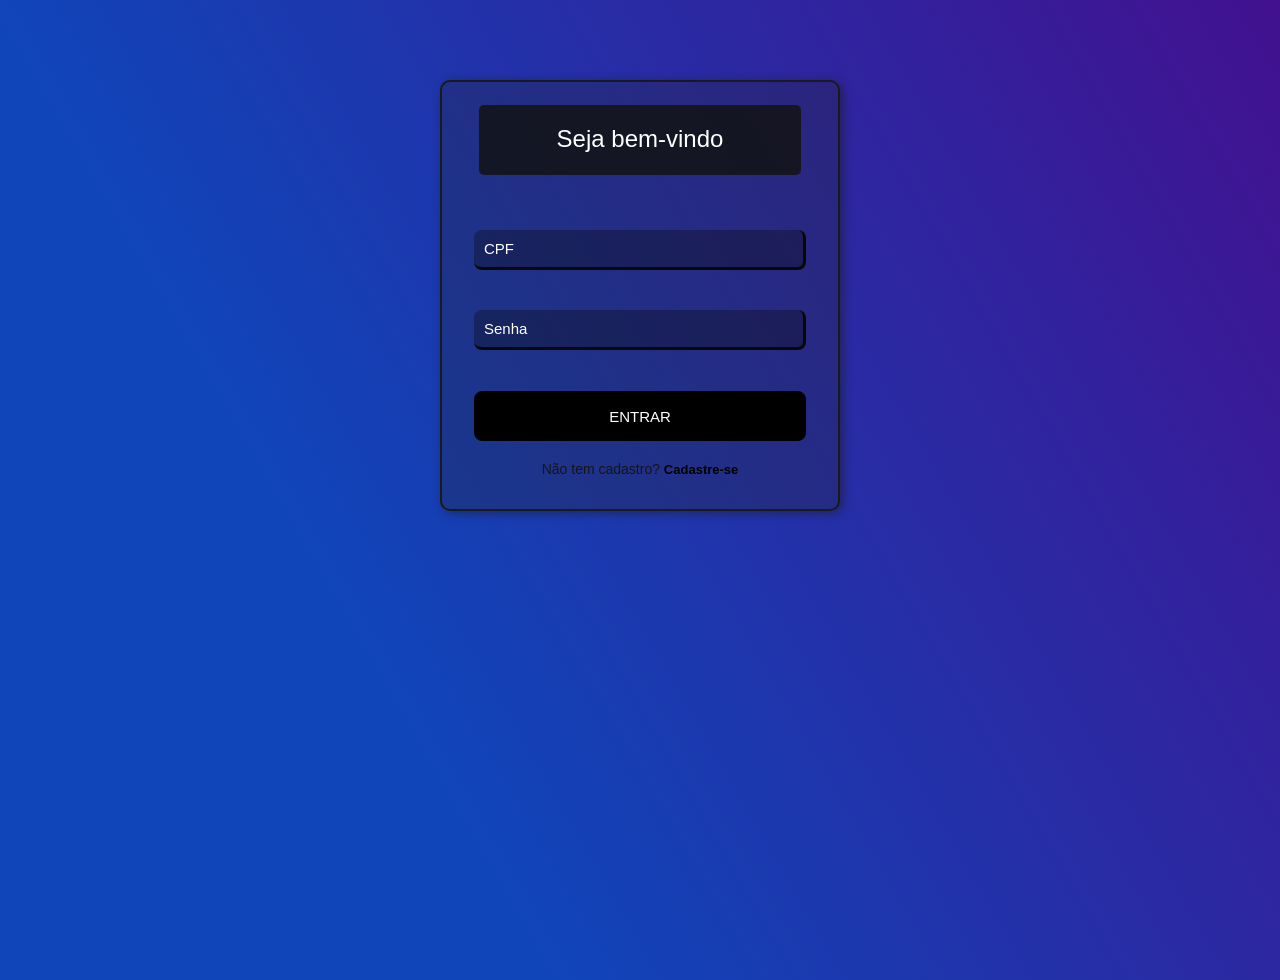
==== index.html @ 36e5f4ae "." ====
<!DOCTYPE html>
<html lang="pt-BR">
<head>
    <meta charset="UTF-8">
    <meta name="viewport" content="width=device-width, initial-scale=1.0">
    <link rel="preconnect" href="https://fonts.googleapis.com">
    <link rel="preconnect" href="https://fonts.gstatic.com" crossorigin>
    <link href="https://fonts.googleapis.com/css2?family=Poppins:ital,wght@0,200;0,400;0,500;1,400&display=swap" rel="stylesheet">
    <link rel="stylesheet" href="login.css">
    <title>Login</title>
</head>
<body>
    <style>
        
    </style>
    <div class="container">
        <header class="cabecalho">
            <h2 class="bemvindo">Seja bem-vindo</h2>
        </header>
        <div class="central-box">
            <form action="">

                <input type="text" class="cpf" placeholder="CPF" id ="cpfLogin">
                
                <input type="password" class="senha" name="senha" id="senha" placeholder="Senha">

                <button type="submit" id="Botao-login"><a href="./Inicio.html">Entrar</a> </button>
               
                <label for="cadastro">Não tem cadastro? <a class="cadastro" href="./Cadastro.html">Cadastre-se</a></label>
            </form>
        </div>
        
    </div>
</body>
</html>
---- login.css ----
* {
    box-sizing: border-box;
    font-family: Arial, sans-serif;
}
/*cores para a pagina

azul - #0884ff
branco -#ffffff
vermelho - #ff0f34
*/
body {
    /*
   background-color: rgb(9, 7, 7);
    */
    
    background: linear-gradient(60deg, #1045b9 30%, #3a078bf5);
    height: 100vh; 
    margin: 0; 
    overflow: hidden; 
  }
  
  @media only screen and (max-width: 600px) {
    body {
      height: 100vh;
    }
  }

.container {
    width: 80%;
    max-width: 400px;
    margin: 0 auto;
    margin-top: 5rem;
    background-color: rgba(36, 36, 36, 0.263);   
    padding: 32px;
    padding-top:20px ;
    border: 2px solid rgb(25, 26, 27);
    box-shadow: 3px 2px 10px rgba(29, 27, 27, 0.555);
    border-radius: 10px;
}

.cabecalho {
    background-color: rgba(18, 19, 19, 0.854);
    border: 2px solid rgba(25, 26, 27, 0.596);
    border-radius: 5px;
    display: flex;
    justify-content: center;
    align-items: center;
    height: 70px;
    margin: 5px;
    margin-top: 3px;
    padding: 10px;
    padding-bottom: 2px;
}

.bemvindo {
    text-align: center;
    display: flex;
    justify-content: center;
    align-items: center;
    color: #ffffff;
    font-size: 1.5rem;
    font-weight: 400;
    font-style: normal;
    margin-bottom: 20px;
    margin-top: 10px;
    }

form {
    display: flex;
    align-items: center;
    justify-content: center;
    flex-direction: column;
    margin: 0 auto;
    margin-top: 40px;
}

input {
    height: 40px;
    width: 100%;
    margin-bottom: 25px;
    margin-top: 15px;
    padding: 5px;
    background-color:rgba(8, 8, 8, 0.324);
    border: 3px solid rgb(8, 8, 8);
    border-radius: 8px;
    border-top: none;
    border-left: none;
    outline: none;
    color: #ffffff;
    font-size: 14px;

}

input::placeholder {
    color: #ffffff;
    font-size: 15px;
    font-weight: normal;
    padding: 5px;
}

button {
    height: 50px;
    width: 100%;
    margin-top: 1rem;
    background-color: rgb(0, 0, 0);
    color: #ffffff;
    font-size: 15px;
    text-align: center;
    text-decoration: none;
    text-transform: uppercase;
    border: 1px solid black;
    border-radius: 8px;
    cursor: pointer;
}

button:hover {
  background-color: #252626;

}

label{
    font-size: 14px;
    margin-top: 20px;
    color: rgb(21, 21, 21);
}

.cadastro{
    outline: none;
    text-decoration: none;
    color: rgb(0, 0, 0);
    font-size: 13px;
    font-weight: bold;
}

@media screen and (max-width: 600px) {
    .container {
        width: 90%;
        margin-top: 8rem;
    }

    .cabecalho {
        height: 60px;
        font-size: 0.8rem;
    }

    .bemvindo {
        font-size: 1.2rem;
    }

    form {
        height: auto;
    }

    input {
        height: 40px;
        margin-bottom: 15px;
    }

    button {
        height: 40px;
    }
}

a{
    color: #ffffff;
    text-decoration: none;
}
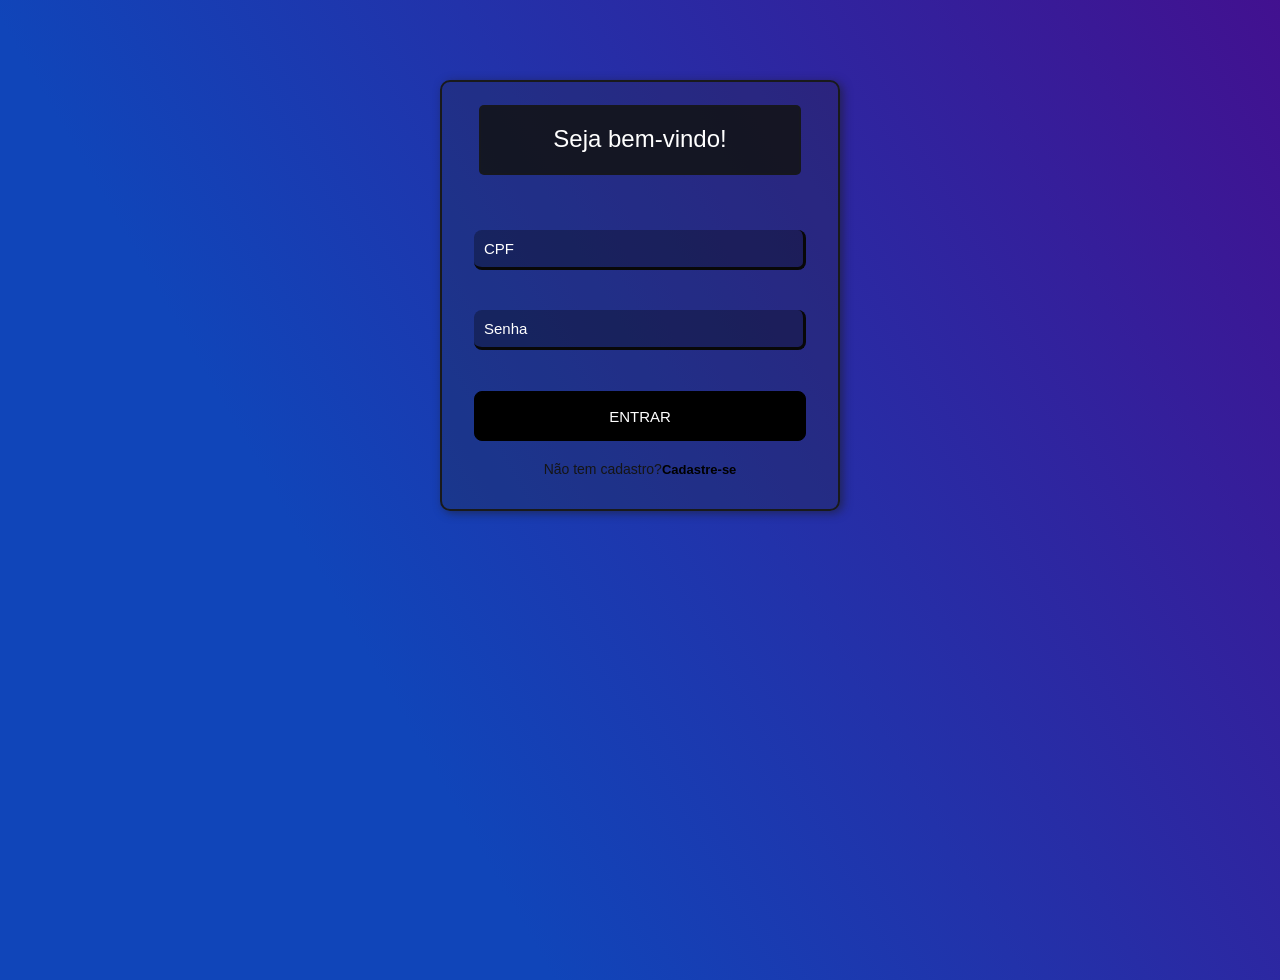
==== commit bf11f0f9: "." ====
--- a/index.html
+++ b/index.html
@@ -6,7 +6,7 @@
     <link rel="preconnect" href="https://fonts.googleapis.com">
     <link rel="preconnect" href="https://fonts.gstatic.com" crossorigin>
     <link href="https://fonts.googleapis.com/css2?family=Poppins:ital,wght@0,200;0,400;0,500;1,400&display=swap" rel="stylesheet">
-    <link rel="stylesheet" href="login.css">
+    <link rel="stylesheet" href="index.css">
     <title>Login</title>
 </head>
 <body>
@@ -15,7 +15,7 @@
     </style>
     <div class="container">
         <header class="cabecalho">
-            <h2 class="bemvindo">Seja bem-vindo</h2>
+            <h2 class="bemvindo">Seja bem-vindo!</h2>
         </header>
         <div class="central-box">
             <form action="">
@@ -24,9 +24,9 @@
                 
                 <input type="password" class="senha" name="senha" id="senha" placeholder="Senha">
 
-                <button type="submit" id="Botao-login"><a href="./Inicio.html">Entrar</a> </button>
+                <button type="submit" id="Botao-login"><a href="Inicio.html">Entrar</a> </button>
                
-                <label for="cadastro">Não tem cadastro? <a class="cadastro" href="./Cadastro.html">Cadastre-se</a></label>
+                <label for="cadastro">Não tem cadastro?<a class="cadastro" href="Cadastro.html">Cadastre-se</a></label>
             </form>
         </div>
         
--- a/index.css
+++ b/index.css
@@ -0,0 +1,167 @@
+* {
+    box-sizing: border-box;
+    font-family: Arial, sans-serif;
+}
+/*cores para a pagina
+
+azul - #0884ff
+branco -#ffffff
+vermelho - #ff0f34
+*/
+body {
+    /*
+   background-color: rgb(9, 7, 7);
+    */
+    
+    background: linear-gradient(60deg, #1045b9 30%, #3a078bf5);
+    height: 100vh; 
+    margin: 0; 
+    overflow: hidden; 
+  }
+  
+  @media only screen and (max-width: 600px) {
+    body {
+      height: 100vh;
+    }
+  }
+
+.container {
+    width: 80%;
+    max-width: 400px;
+    margin: 0 auto;
+    margin-top: 5rem;
+    background-color: rgba(36, 36, 36, 0.263);   
+    padding: 32px;
+    padding-top:20px ;
+    border: 2px solid rgb(25, 26, 27);
+    box-shadow: 3px 2px 10px rgba(29, 27, 27, 0.555);
+    border-radius: 10px;
+}
+
+.cabecalho {
+    background-color: rgba(18, 19, 19, 0.854);
+    border: 2px solid rgba(25, 26, 27, 0.596);
+    border-radius: 5px;
+    display: flex;
+    justify-content: center;
+    align-items: center;
+    height: 70px;
+    margin: 5px;
+    margin-top: 3px;
+    padding: 10px;
+    padding-bottom: 2px;
+}
+
+.bemvindo {
+    text-align: center;
+    display: flex;
+    justify-content: center;
+    align-items: center;
+    color: #ffffff;
+    font-size: 1.5rem;
+    font-weight: 400;
+    font-style: normal;
+    margin-bottom: 20px;
+    margin-top: 10px;
+    }
+
+form {
+    display: flex;
+    align-items: center;
+    justify-content: center;
+    flex-direction: column;
+    margin: 0 auto;
+    margin-top: 40px;
+}
+
+input {
+    height: 40px;
+    width: 100%;
+    margin-bottom: 25px;
+    margin-top: 15px;
+    padding: 5px;
+    background-color:rgba(8, 8, 8, 0.324);
+    border: 3px solid rgb(8, 8, 8);
+    border-radius: 8px;
+    border-top: none;
+    border-left: none;
+    outline: none;
+    color: #ffffff;
+    font-size: 14px;
+
+}
+
+input::placeholder {
+    color: #ffffff;
+    font-size: 15px;
+    font-weight: normal;
+    padding: 5px;
+}
+
+button {
+    height: 50px;
+    width: 100%;
+    margin-top: 1rem;
+    background-color: rgb(0, 0, 0);
+    color: #ffffff;
+    font-size: 15px;
+    text-align: center;
+    text-decoration: none;
+    text-transform: uppercase;
+    border: 1px solid black;
+    border-radius: 8px;
+    cursor: pointer;
+}
+
+button:hover {
+  background-color: #252626;
+
+}
+
+label{
+    font-size: 14px;
+    margin-top: 20px;
+    color: rgb(21, 21, 21);
+}
+
+.cadastro{
+    outline: none;
+    text-decoration: none;
+    color: rgb(0, 0, 0);
+    font-size: 13px;
+    font-weight: bold;
+}
+
+@media screen and (max-width: 600px) {
+    .container {
+        width: 90%;
+        margin-top: 8rem;
+    }
+
+    .cabecalho {
+        height: 60px;
+        font-size: 0.8rem;
+    }
+
+    .bemvindo {
+        font-size: 1.2rem;
+    }
+
+    form {
+        height: auto;
+    }
+
+    input {
+        height: 40px;
+        margin-bottom: 15px;
+    }
+
+    button {
+        height: 40px;
+    }
+}
+
+a{
+    color: #ffffff;
+    text-decoration: none;
+}
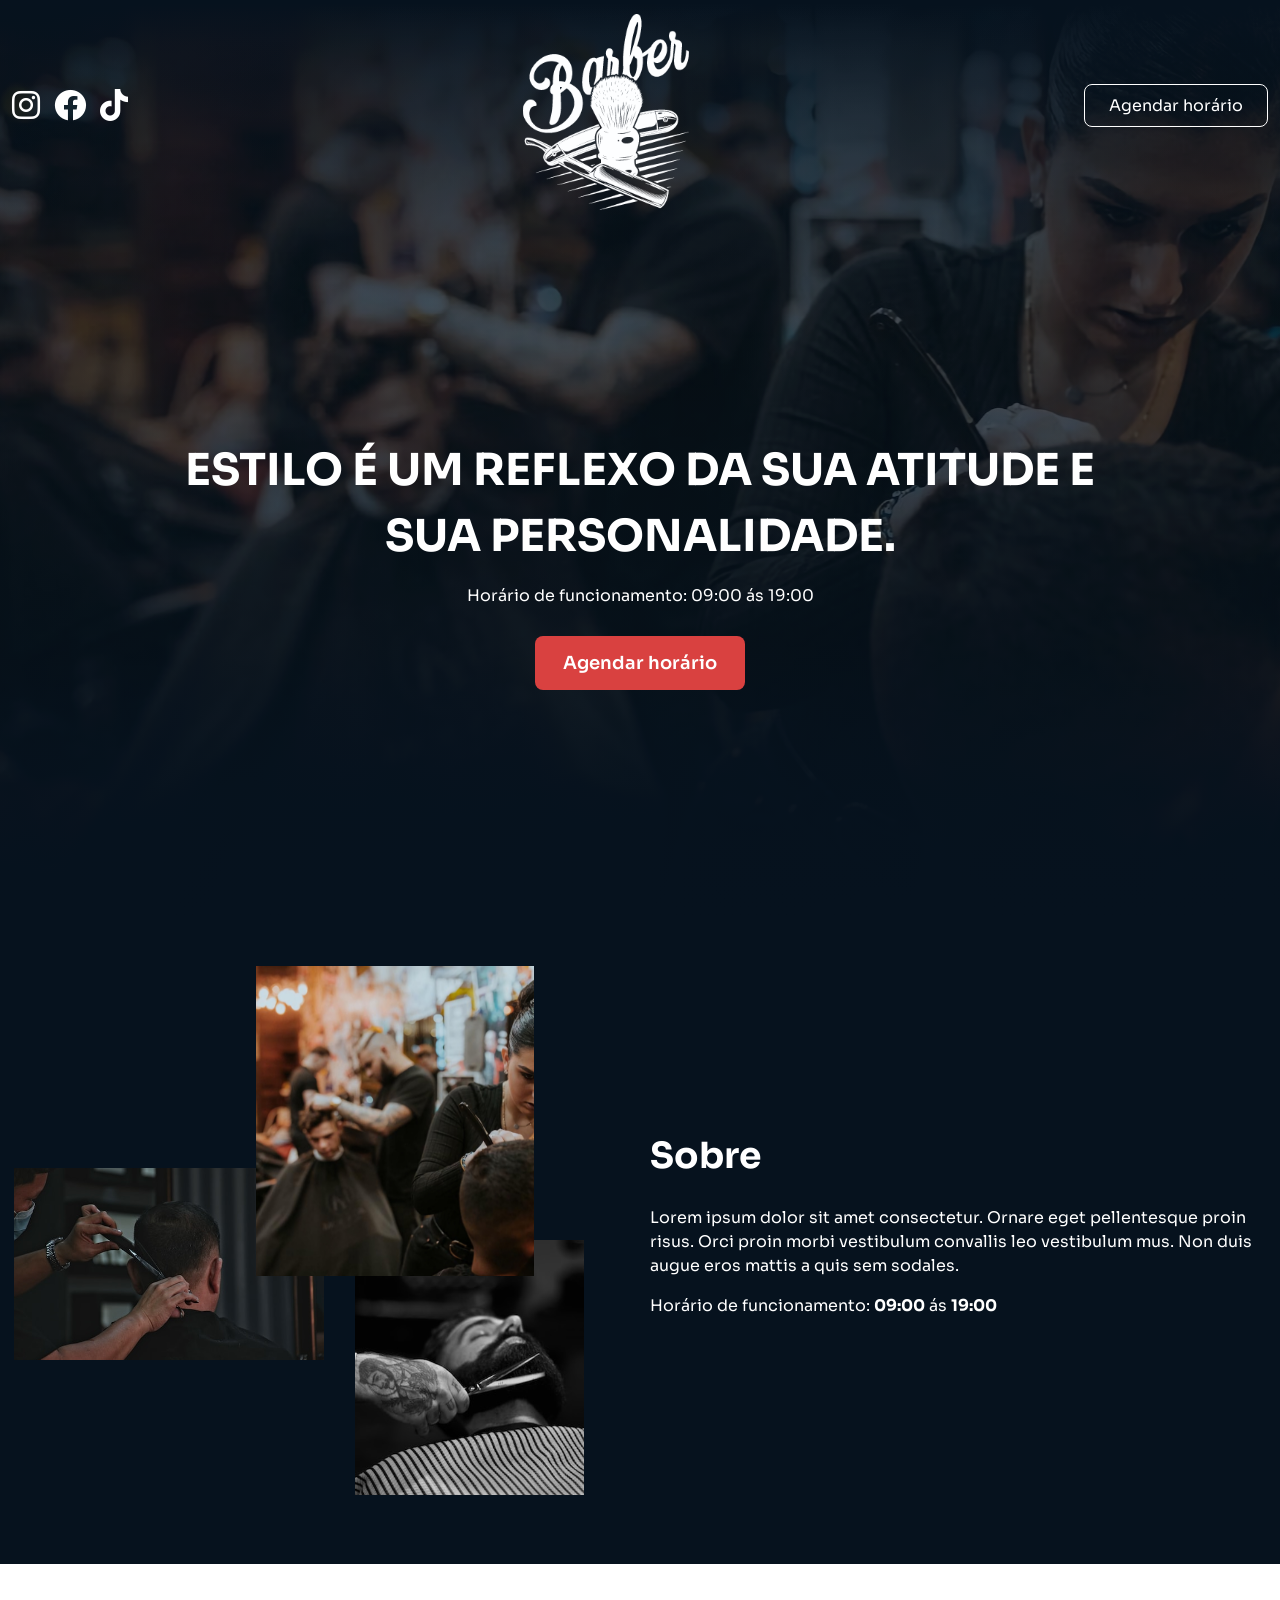
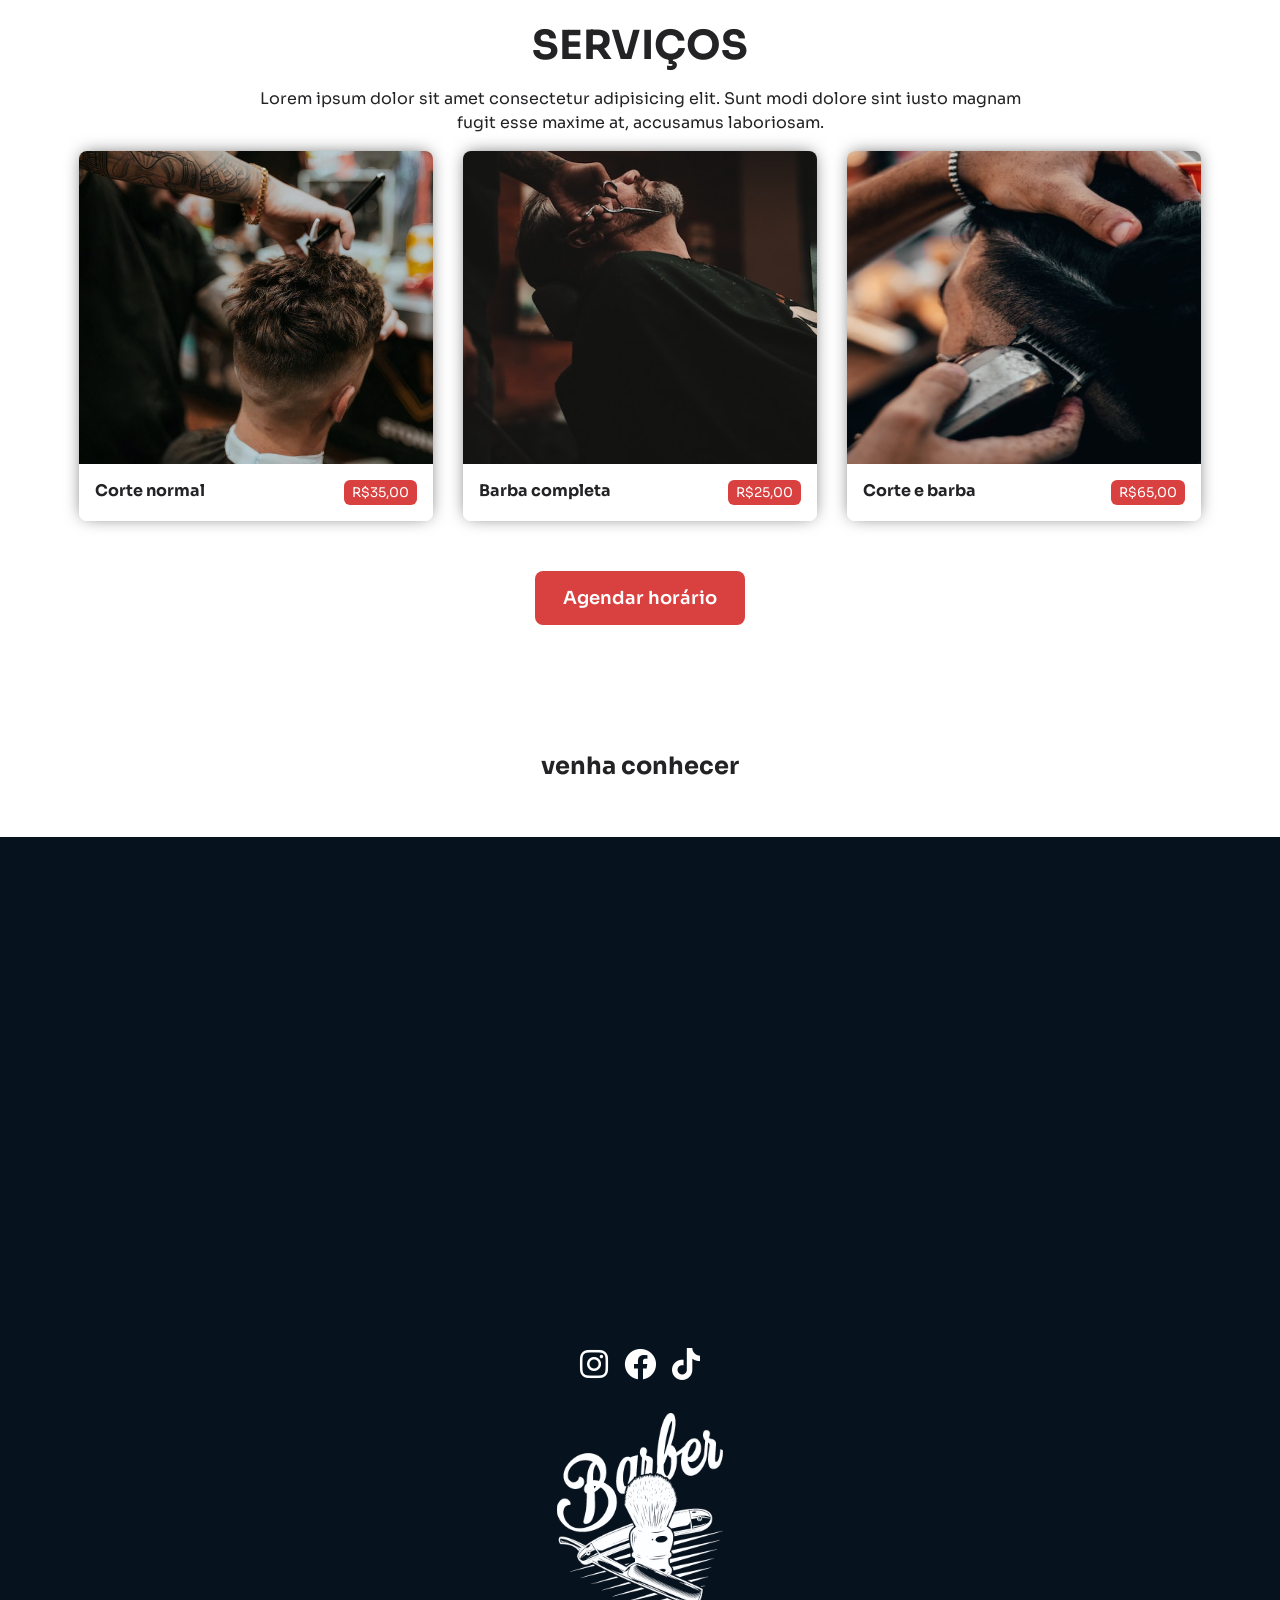
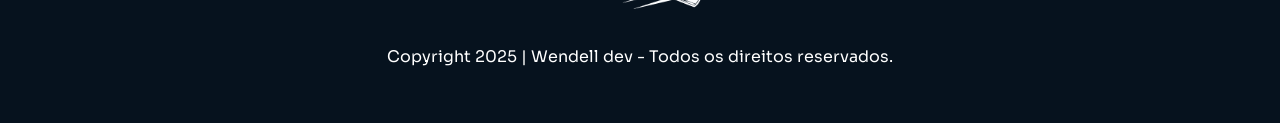
==== commit e3a25a58: "inicial" ====
--- a/index.html
+++ b/index.html
@@ -1,35 +1,169 @@
 <!DOCTYPE html>
-<html lang="pt-BR">
+<html lang="pt-br">
+
 <head>
     <meta charset="UTF-8">
     <meta name="viewport" content="width=device-width, initial-scale=1.0">
-    <link rel="preconnect" href="https://fonts.googleapis.com">
-    <link rel="preconnect" href="https://fonts.gstatic.com" crossorigin>
-    <link href="https://fonts.googleapis.com/css2?family=Poppins:ital,wght@0,200;0,400;0,500;1,400&display=swap" rel="stylesheet">
-    <link rel="stylesheet" href="index.css">
-    <title>Login</title>
+
+    <link href="https://unpkg.com/aos@2.3.1/dist/aos.css" rel="stylesheet">
+
+    <link rel="preconnect" href="https://fonts.googleapis.com" />
+    <link rel="preconnect" href="https://fonts.gstatic.com" crossorigin />
+    <link href="https://fonts.googleapis.com/css2?family=Sora:wght@100..800&display=swap" rel="stylesheet" />
+
+    <link rel="stylesheet" href="https://cdnjs.cloudflare.com/ajax/libs/font-awesome/6.0.0-beta3/css/all.min.css"
+        integrity="sha512-Fo3rlrZj/k7ujTnHg4CGR2D7kSs0v4LLanw2qksYuRlEzO+tcaEPQogQ0KaoGN26/zrn20ImR1DfuLWnOo7aBA=="
+        crossorigin="anonymous" referrerpolicy="no-referrer" />
+
+    <link rel="stylesheet" href="style.css">
+
+    <script src="https://unpkg.com/aos@2.3.1/dist/aos.js"></script>
+
+    <!-- logo da barbearia -->
+    <link rel="shortcut icon" href="assets/logo.svg" type="image/x-icon">
+
+    <title>Barberia</title>
 </head>
+
 <body>
-    <style>
-        
-    </style>
-    <div class="container">
-        <header class="cabecalho">
-            <h2 class="bemvindo">Seja bem-vindo!</h2>
+    <div class="bg-home">
+
+        <header>
+
+            <nav class="header-content container">
+                <div class="header-icons" data-aos="fade-down" data-aos-delay="200">
+                    <a href="#">
+                        <i class="fa-brands fa-instagram fa-2x"></i>
+                    </a>
+
+                    <a href="#">
+                        <i class="fa-brands fa-facebook fa-2x"></i>
+                    </a>
+
+                    <a href="#">
+                        <i class="fa-brands fa-tiktok fa-2x"></i>
+                    </a>
+                </div>
+
+                <div class="header-logo" data-aos="flip-up" data-aos-delay="200" data-aos-duration="2000" >
+                    <img src="assets/logo.svg" alt="Logo da barbearia" />
+                </div>
+
+                <div data-aos="fade-down" data-aos-delay="200">
+                    <a class="header-button" href="https://api.whatsapp.com/send?phone=5511000000000&text=Quero%20Fazer%20um%20agendamento!" target="_blank">
+                        Agendar horário
+                    </a>
+                </div>
+
+            </nav>
+
+            <main class="hero container" data-aos="fade-down" data-aos-delay="300" data-aos-duration="2000">
+                <h1>ESTILO É UM REFLEXO DA SUA ATITUDE E SUA PERSONALIDADE.</h1>
+                <p>Horário de funcionamento: 09:00 ás 19:00</p>
+                <a class="button-contato" target="_blank" href="https://api.whatsapp.com/send?phone=5511000000000&text=Quero%20Fazer%20um%20agendamento!">
+                    Agendar horário
+                </a>
+            </main>
+
         </header>
-        <div class="central-box">
-            <form action="">
+    </div>
 
-                <input type="text" class="cpf" placeholder="CPF" id ="cpfLogin">
-                
-                <input type="password" class="senha" name="senha" id="senha" placeholder="Senha">
+    <section class="sobre ">
+        <div class="container sobre-content">
+            <div data-aos="zoom-in-right" data-aos-delay="300" data-aos-duration="2000">
+                <img src="assets/images.svg" alt="imagem sobre a barbearia">
+            </div>
 
-                <button type="submit" id="Botao-login"><a href="Inicio.html">Entrar</a> </button>
-               
-                <label for="cadastro">Não tem cadastro?<a class="cadastro" href="Cadastro.html">Cadastre-se</a></label>
-            </form>
+            <div class="sobre-descricao" data-aos="fade-left" data-aos-delay="300" data-aos-duration="2000">
+                <h2>Sobre</h2>
+
+                <p>Lorem ipsum dolor sit amet consectetur. Ornare eget pellentesque proin risus. Orci proin morbi
+                    vestibulum convallis leo vestibulum mus. Non duis augue eros mattis a quis sem sodales.</p>
+
+                <p>Horário de funcionamento: <strong>09:00</strong> ás <strong>19:00</strong></p>
+            </div>
         </div>
-        
+    </section>
+
+    <section class="servicos">
+        <div class="servicos-content container">
+            <h2>Serviços</h2>
+            <p>Lorem ipsum dolor sit amet consectetur adipisicing elit. Sunt modi dolore sint iusto magnam fugit esse
+                maxime at, accusamus laboriosam.</p>
+        </div>
+
+        <section class="cortes-content">
+
+            <div class="corte" data-aos="fade-right" data-aos-delay="200" data-aos-duration="1500" >
+                <img src="assets/corte1.png" alt="Corte de cabelo">
+                <div class="corte-info">
+                    <strong>Corte normal</strong>
+                    <button>R$35,00</button>
+                </div>
+            </div>
+
+            <div class="corte" data-aos="fade-up" data-aos-delay="200" data-aos-duration="1500">
+                <img src="assets/corte2.png" alt="Barba">
+                <div class="corte-info">
+                    <strong>Barba completa</strong>
+                    <button>R$25,00</button>
+                </div>
+            </div>
+
+            <div class="corte" data-aos="fade-left" data-aos-delay="200" data-aos-duration="1500">
+                <img src="assets/corte3.png" alt="Corte e barba">
+                <div class="corte-info">
+                    <strong>Corte e barba</strong>
+                    <button>R$65,00</button>
+                </div>
+            </div>
+
+        </section>
+
+        <a class="button-contato" target="_blank" href="https://api.whatsapp.com/send?phone=5511000000000&text=Quero%20Fazer%20um%20agendamento!">
+            Agendar horário
+        </a>
+    </section>
+
+    <div class="servicos">
+        <h2>venha conhecer</h2>
     </div>
+
+    <iframe
+    width="100%"
+        src="https://www.google.com/maps/embed?pb=!1m18!1m12!1m3!1d3833.744493418023!2d-47.98685672394417!3d-16.078743330023066!2m3!1f0!2f0!3f0!3m2!1i1024!2i768!4f13.1!3m3!1m2!1s0x935986a04bc69287%3A0x2df62ecea2daede5!2sShopping%20Sul!5e0!3m2!1spt-BR!2sbr!4v1738617624754!5m2!1spt-BR!2sbr"
+        width="600" height="450" style="border:0;" allowfullscreen="" loading="lazy"
+        referrerpolicy="no-referrer-when-downgrade">
+    </iframe>
+
+    <footer class="footer">
+        <div class="footer-icones">
+            <a href="#">
+                <i class="fa-brands fa-instagram fa-2x"></i>
+            </a>
+
+            <a href="#">
+                <i class="fa-brands fa-facebook fa-2x"></i>
+            </a>
+
+            <a href="#">
+                <i class="fa-brands fa-tiktok fa-2x"></i>
+            </a>
+        </div>
+
+        <div >
+            <img src="assets/logo.svg" alt="logo barbearia">
+        </div>
+
+        <p>Copyright 2025 | Wendell dev - Todos os direitos reservados.</p>
+    </footer>
+
+    <a class="btn-wpp" href="https://api.whatsapp.com/send?phone=5511000000000&text=Quero%20Fazer%20um%20agendamento!" target="_blank" data-aos="zoom-in-up" data-aos-delay="500" data-aos-duration="2000">
+        <img src="assets/whatssapp.svg" alt="Botao do wpp">
+        <span class="tooltip-text">Agende seu horário</span>
+    </a>
+
+    <script src="script.js"></script>
 </body>
+
 </html>
--- a/style.css
+++ b/style.css
@@ -0,0 +1,375 @@
+* {
+  margin: 0;
+  padding: 0;
+  box-sizing: border-box;
+  outline: 0;
+}
+
+header {
+  width: 100%;
+}
+
+.header-content {
+  display: flex;
+  align-items: center;
+  justify-content: space-between;
+}
+
+i {
+  color: #ffffff;
+}
+
+.header-icons {
+  display: flex;
+  gap: 14px;
+}
+
+.header-icons a:hover i {
+  color: #d34040;
+  animation: translateY 0.8s infinite alternate;
+}
+
+@keyframes translateY {
+  from {
+    transform: translateY(0) scale(1);
+  }
+  to {
+    transform: translateY(-8px) scale(1.1);
+  }
+}
+.header-button {
+  border: 1px solid #ffffff;
+  padding: 10px 24px;
+  border-radius: 8px;
+  color: #ffffff;
+  background-color: transparent;
+  transition: background-color 0.5s;
+}
+
+.header-button:hover {
+  border: 1px solid #d34040;
+  background-color: #d34040;
+}
+
+.header-logo {
+  display: flex;
+  align-items: center;
+  justify-content: center;
+  margin-top: 14px;
+}
+
+@media screen and (max-width: 768px) {
+  .header-content {
+    width: 100%;
+    flex-direction: column;
+    align-items: center;
+    justify-content: center;
+  }
+  .header-content i {
+    margin-top: 16px;
+    font-size: 32px;
+  }
+  .header-logo img {
+    width: 160px;
+    margin-top: 45px;
+  }
+  .header-button {
+    display: none;
+  }
+}
+.container {
+  max-width: 1440px;
+  margin: 0 auto;
+  padding: 0 12px;
+}
+
+.bg-home {
+  position: relative;
+}
+
+.bg-home::before {
+  content: "";
+  display: block;
+  position: absolute;
+  background-image: linear-gradient(to bottom, rgba(6, 18, 30, 0.1), #06121e), url("../assets/bg.svg");
+  left: 0;
+  top: 0;
+  width: 100%;
+  height: 100%;
+  z-index: -1;
+  background-size: cover;
+  background-repeat: no-repeat;
+  background-position: 50% 0;
+  opacity: 0.9;
+}
+
+.hero {
+  color: #ffffff;
+  min-height: 80vh;
+  display: flex;
+  flex-direction: column;
+  align-items: center;
+  justify-content: center;
+  padding: 15px;
+}
+.hero h1 {
+  text-align: center;
+  line-height: 150%;
+  max-width: 940px;
+  font-size: 44px;
+}
+.hero p {
+  text-align: center;
+  margin: 16px 0;
+}
+
+.button-contato {
+  padding: 16px 28px;
+  color: #ffffff;
+  background-color: #d94140;
+  border: 0;
+  border-radius: 8px;
+  font-size: 18px;
+  font-weight: 600;
+  margin: 14px 0;
+}
+
+.button-contato:hover {
+  animation: scaleButton 0.6s alternate infinite;
+}
+
+@keyframes scaleButton {
+  from {
+    tranform: scale(1);
+  }
+  to {
+    transform: scale(1.09);
+  }
+}
+@media screen and (max-width: 768px) {
+  .hero {
+    min-height: 60vh;
+  }
+  .hero h1 {
+    font-size: 32px;
+    padding: 0 14px;
+    width: 100%;
+  }
+  .hero p {
+    font-size: 14px;
+  }
+}
+@media screen and (max-width: 480px) {
+  .hero h1 {
+    font-size: 24px;
+  }
+  .hero p {
+    font-size: 14px;
+  }
+}
+.sobre {
+  background-color: #06121e;
+  overflow: hidden;
+  color: #ffffff;
+}
+
+.sobre-content {
+  display: flex;
+  align-items: center;
+  justify-content: center;
+  gap: 20px;
+  padding: 36px 14px 64px 14px;
+}
+.sobre-content img {
+  max-width: 570px;
+}
+
+.sobre-content div {
+  flex: 1;
+}
+
+.sobre-descricao h2 {
+  font-size: 36px;
+  margin-bottom: 28px;
+}
+.sobre-descricao p {
+  margin-bottom: 16px;
+  line-height: 150%;
+}
+
+@media screen and (max-width: 768px) {
+  .sobre-content {
+    flex-direction: column;
+  }
+}
+.servicos {
+  background-color: #ffffff;
+  color: #232224;
+  display: flex;
+  flex-direction: column;
+  align-items: center;
+  justify-content: center;
+  padding: 56px 16px;
+}
+
+.servicos-content h2 {
+  text-transform: uppercase;
+  text-align: center;
+  font-size: 40px;
+  margin-bottom: 16px;
+}
+
+.servicos-content p {
+  line-height: 150%;
+  margin-bottom: 16px;
+  text-align: center;
+  max-width: 790px;
+}
+
+.cortes-content {
+  display: flex;
+  justify-content: center;
+  align-items: center;
+  gap: 30px;
+  padding: 0 46px 36px 46px;
+}
+
+.corte {
+  flex: 1;
+  display: flex;
+  flex-direction: column;
+  background-color: #ffffff;
+  border-radius: 8px;
+  box-shadow: 0 -1px 17px -4px rgba(0, 0, 0, 0.663);
+  overflow: hidden;
+}
+.corte img {
+  width: 100%;
+  max-width: 354px;
+  transition: transform 0.5s ease;
+}
+
+.corte img:hover {
+  transform: scale(1.2);
+  z-index: 1;
+}
+
+.corte-info {
+  width: 100%;
+  display: flex;
+  justify-content: space-between;
+  padding: 16px;
+  background-color: #ffffff;
+  z-index: 1;
+}
+
+.corte-info button {
+  color: #ffffff;
+  background-color: #d94140;
+  padding: 4px 8px;
+  border: 0;
+  border-radius: 6px;
+  cursor: default;
+}
+
+@media screen and (max-width: 768px) {
+  .cortes-content {
+    flex-direction: column;
+  }
+  .cortes img {
+    max-width: 740px;
+  }
+}
+.footer {
+  display: flex;
+  flex-direction: column;
+  align-items: center;
+  justify-content: center;
+  padding: 56px 0;
+  gap: 32px;
+  color: #ffffff;
+}
+
+.footer-icones {
+  display: flex;
+  gap: 16px;
+  color: #ffffff;
+}
+
+.footer-icones a:hover i {
+  color: #d34040;
+  animation: translateY 0.8s infinite alternate;
+}
+
+@keyframes translateY {
+  from {
+    transform: translateY(0) scale(1);
+  }
+  to {
+    transform: translateY(-8px) scale(1.1);
+  }
+}
+.btn-wpp {
+  position: fixed;
+  bottom: 28px;
+  right: 22px;
+  z-index: 2;
+}
+.btn-wpp img {
+  max-width: 74px;
+  transition: transform 0.5s ease;
+}
+.btn-wpp img:hover {
+  transform: scale(1.1);
+}
+
+.btn-wpp .tooltip-text {
+  visibility: hidden;
+  position: absolute;
+  width: 120px;
+  top: 10px;
+  left: -150px;
+  background-color: #232224;
+  color: #ffffff;
+  padding: 6px;
+  border-radius: 10px;
+  text-align: center;
+  opacity: 0;
+  transition: opacity 0.6s;
+}
+
+.btn-wpp:hover .tooltip-text {
+  visibility: visible;
+  opacity: 1;
+}
+
+@media screen and (max-width: 768px) {
+  .btn-wpp img {
+    max-width: 48px;
+  }
+}
+body {
+  font-family: "sora", sans-serif;
+  width: 100%;
+  height: 100vh;
+  position: relative;
+  background-color: #06121e;
+}
+
+button {
+  font-family: "sora", sans-serif;
+  cursor: pointer;
+}
+
+svg {
+  width: 100%;
+}
+
+img {
+  width: 100%;
+}
+
+a {
+  cursor: pointer;
+  text-decoration: none;
+}/*# sourceMappingURL=style.css.map */
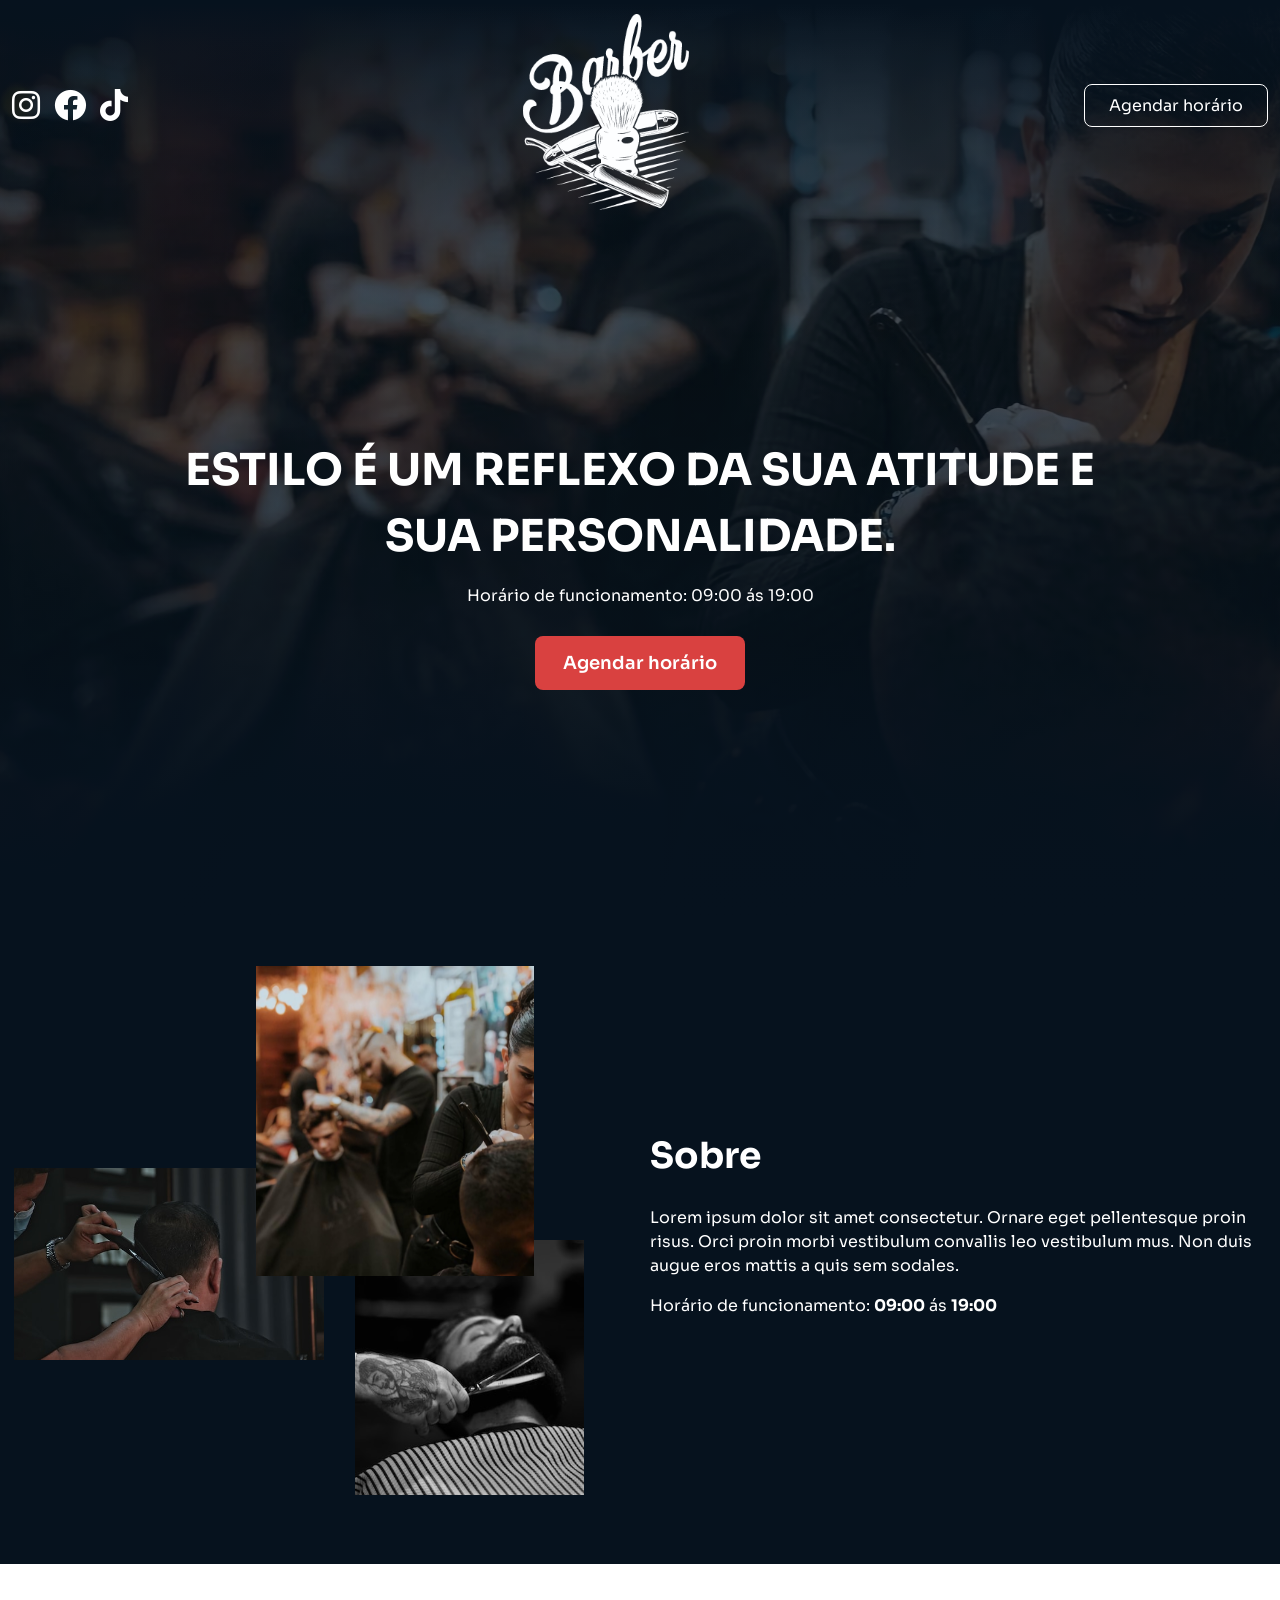
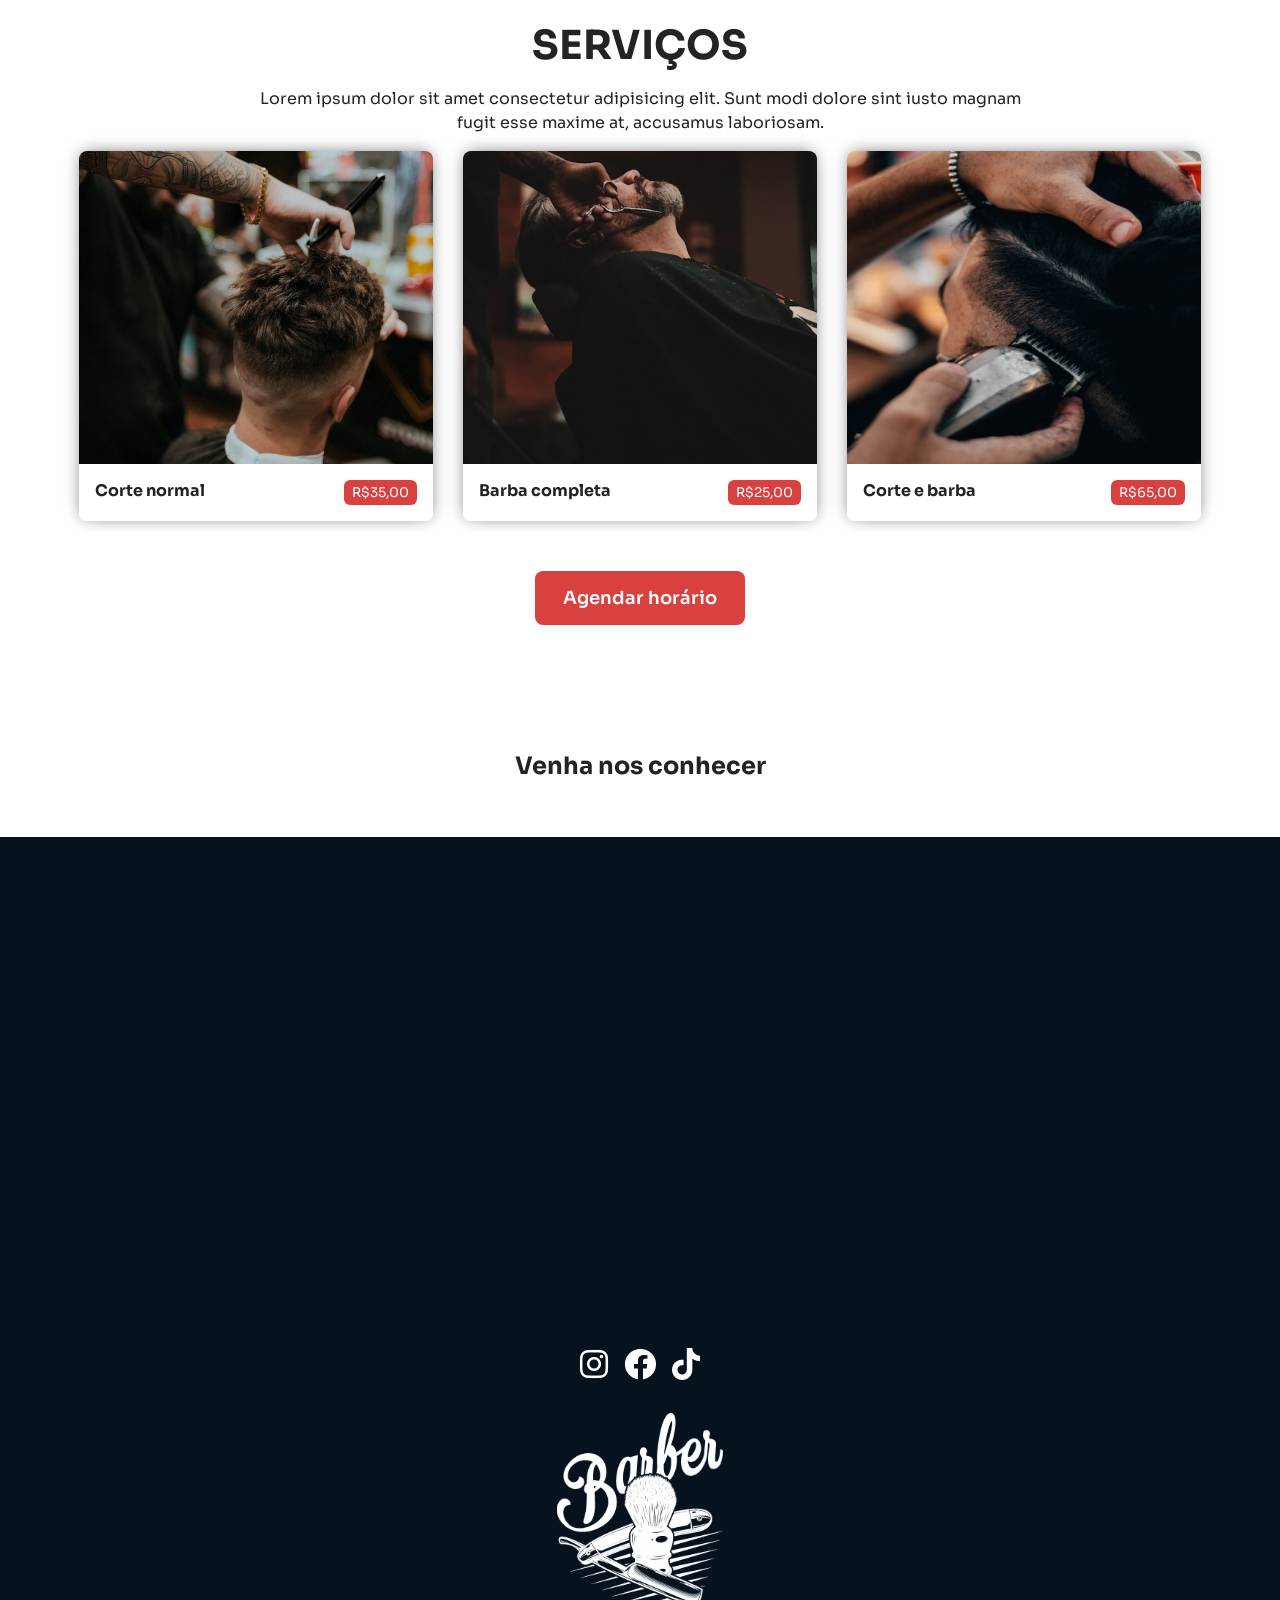
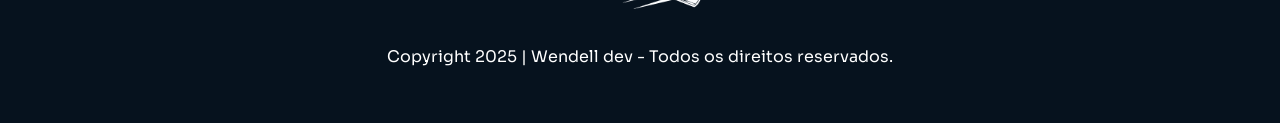
==== commit e94ad989: "." ====
--- a/index.html
+++ b/index.html
@@ -126,7 +126,7 @@
     </section>
 
     <div class="servicos">
-        <h2>venha conhecer</h2>
+        <h2>Venha nos conhecer</h2>
     </div>
 
     <iframe
